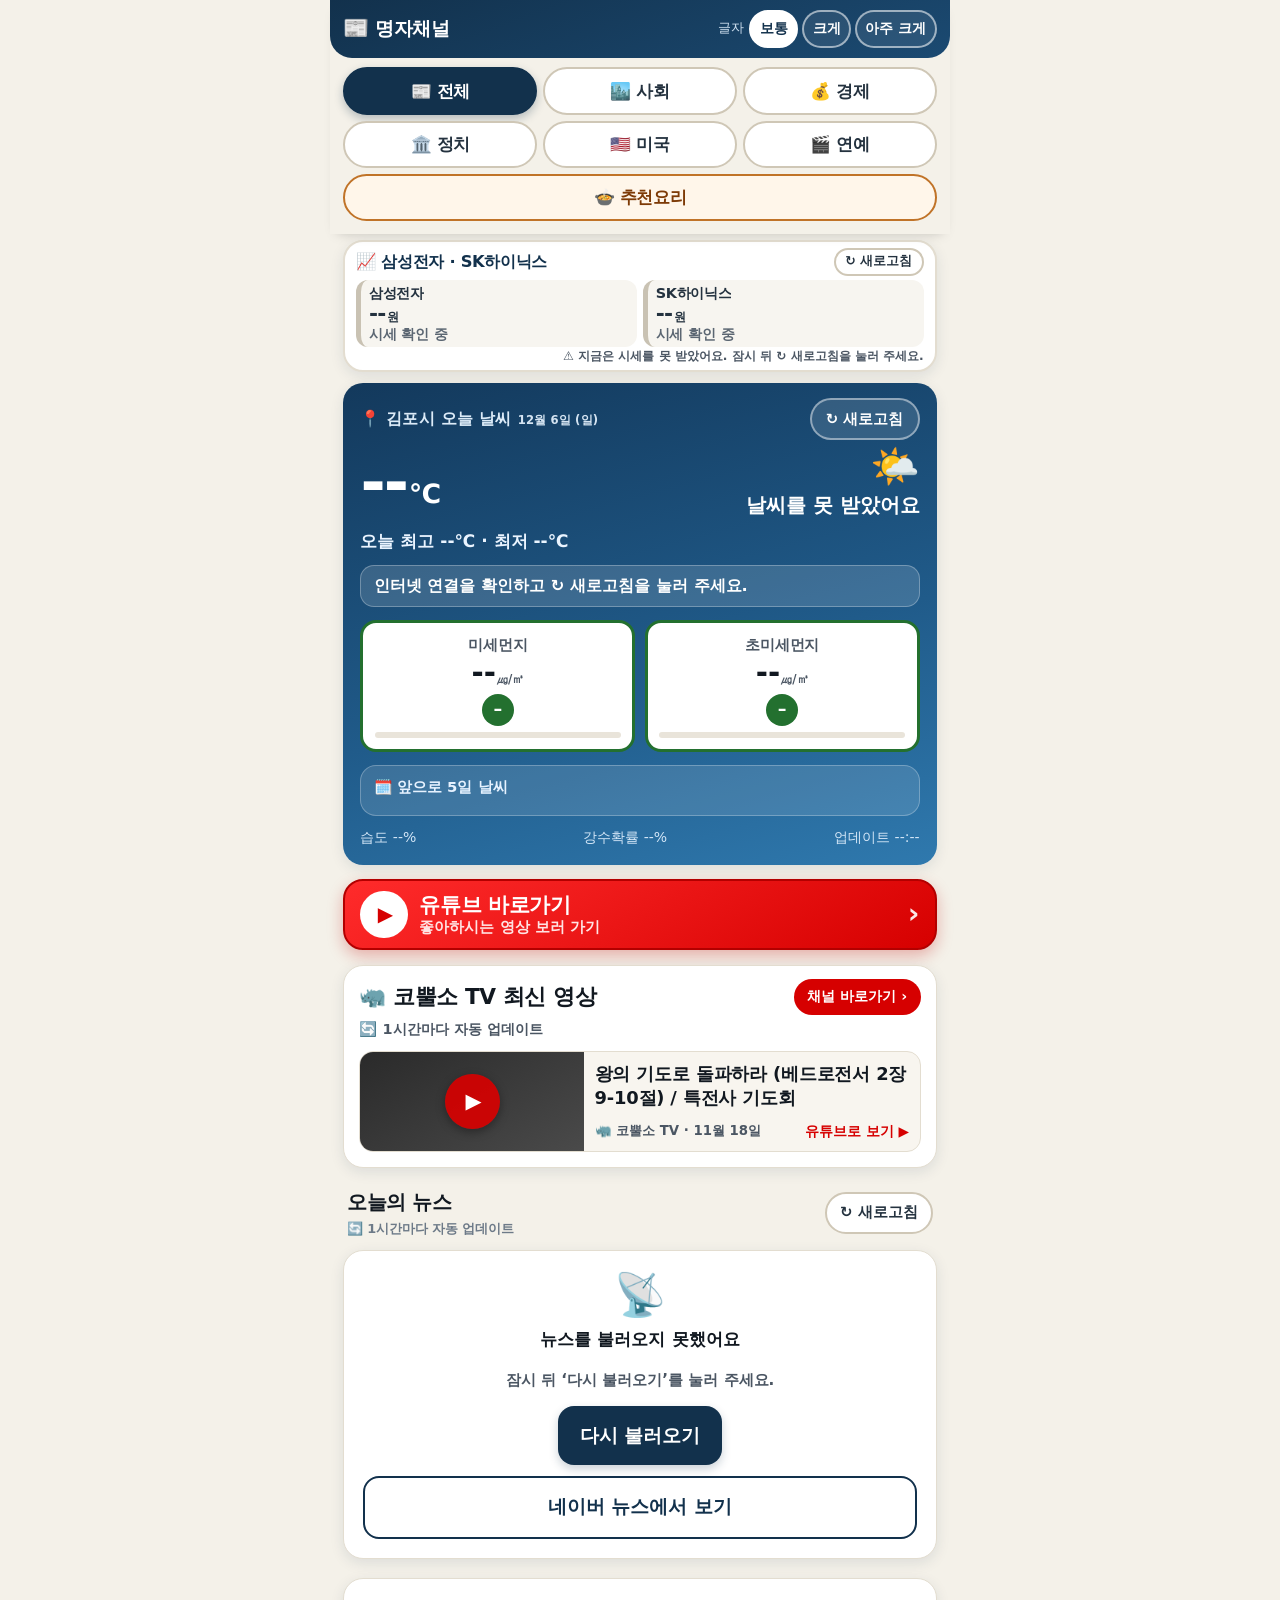
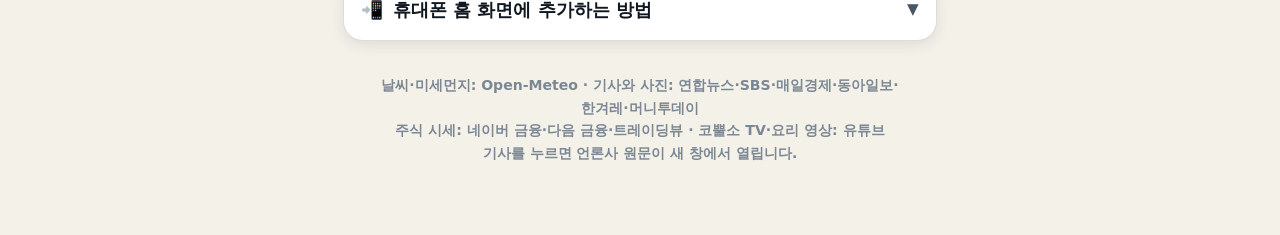
==== index.html @ 9de1c956 "주식 카드 높이 한 번 더 조여 절반(약 138→127px)으로, 좁은 휴대폰용 글자 크기 보정" ====
<!DOCTYPE html>
<html lang="ko" data-size="normal">
<head>
  <meta charset="utf-8" />
  <meta name="viewport" content="width=device-width, initial-scale=1, viewport-fit=cover" />
  <title>명자채널</title>
  <meta name="description" content="김포 날씨와 삼성전자·SK하이닉스 시세, 여러 언론사 오늘의 뉴스, 코뿔소 TV 최신 영상, 유튜브 인기 요리 영상을 큰 글씨로 보는 명자채널" />
  <meta name="theme-color" content="#12314c" />
  <meta name="mobile-web-app-capable" content="yes" />
  <meta name="apple-mobile-web-app-capable" content="yes" />
  <meta name="apple-mobile-web-app-status-bar-style" content="black-translucent" />
  <meta name="apple-mobile-web-app-title" content="명자채널" />
  <link rel="manifest" href="manifest.json" />
  <link rel="icon" href="icon.svg" type="image/svg+xml" />
  <link rel="apple-touch-icon" href="icon-192.png" />
  <link rel="stylesheet" href="styles.css?v=11" />
</head>
<body>
  <div class="shell">
    <div class="sticky-top">
      <header class="topbar">
        <h1 class="brand"><span class="brand-emoji" aria-hidden="true">📰</span> 명자채널</h1>
        <div class="fontsizer" role="group" aria-label="글자 크기 조절">
          <span class="label">글자</span>
          <button type="button" data-size-btn="normal" aria-pressed="true">보통</button>
          <button type="button" data-size-btn="large" aria-pressed="false">크게</button>
          <button type="button" data-size-btn="xlarge" aria-pressed="false">아주 크게</button>
        </div>
      </header>

      <nav class="tabs" id="tabs" role="tablist" aria-label="뉴스 종류">
        <button type="button" role="tab" data-tab="all" aria-selected="true">📰 전체</button>
        <button type="button" role="tab" data-tab="society" aria-selected="false">🏙️ 사회</button>
        <button type="button" role="tab" data-tab="economy" aria-selected="false">💰 경제</button>
        <button type="button" role="tab" data-tab="politics" aria-selected="false">🏛️ 정치</button>
        <button type="button" role="tab" data-tab="usa" aria-selected="false">🇺🇸 미국</button>
        <button type="button" role="tab" data-tab="celeb" aria-selected="false">🎬 연예</button>
        <button type="button" role="tab" data-tab="recipe" aria-selected="false">🍲 추천요리</button>
      </nav>
    </div>

    <main>
      <!-- 삼성전자·SK하이닉스 시세 (날씨 카드 바로 위) -->
      <section class="stocks" id="stockCard" aria-labelledby="stockTitle">
        <div class="s-head">
          <h2 class="s-title" id="stockTitle">📈 삼성전자 · SK하이닉스</h2>
          <button type="button" class="s-refresh" id="stockRefresh">↻ 새로고침</button>
        </div>
        <div class="s-list" id="stockList">
          <div class="s-row" id="stock005930" data-dir="even">
            <span class="s-name">삼성전자</span>
            <span class="s-quote">
              <span class="s-price" id="price005930">--<span class="won">원</span></span>
              <span class="s-change" id="change005930">시세 확인 중</span>
            </span>
          </div>
          <div class="s-row" id="stock000660" data-dir="even">
            <span class="s-name">SK하이닉스</span>
            <span class="s-quote">
              <span class="s-price" id="price000660">--<span class="won">원</span></span>
              <span class="s-change" id="change000660">시세 확인 중</span>
            </span>
          </div>
        </div>
        <div class="s-foot" id="stockTime">시세를 불러오고 있어요…</div>
      </section>

      <!-- 김포 날씨 -->
      <section class="weather" id="weatherCard" aria-labelledby="weatherTitle">
        <div class="w-head">
          <div class="w-place" id="weatherTitle"><span class="nowrap">📍 김포시 오늘 날씨</span> <span class="nowrap today" id="todayLabel"></span></div>
          <button type="button" class="w-refresh" id="weatherRefresh">↻ 새로고침</button>
        </div>
        <div class="w-main">
          <div class="w-temp" id="wTemp">--<span class="unit">℃</span></div>
          <div class="w-cond">
            <span class="w-emoji" id="wEmoji" aria-hidden="true">🌤️</span>
            <span id="wCond">불러오는 중</span>
          </div>
        </div>
        <div class="w-line" id="wRange">오늘 최고 --℃ · 최저 --℃</div>
        <div class="w-advice" id="wAdvice">날씨를 불러오고 있어요…</div>

        <div class="air-row">
          <div class="air" id="airPm10" data-level="보통">
            <span class="air-label">미세먼지</span>
            <span class="air-value" id="pm10Value">--<small>㎍/㎥</small></span>
            <span class="air-state" id="pm10State">–</span>
            <span class="air-bar"><span id="pm10Bar" style="width:0%"></span></span>
          </div>
          <div class="air" id="airPm25" data-level="보통">
            <span class="air-label">초미세먼지</span>
            <span class="air-value" id="pm25Value">--<small>㎍/㎥</small></span>
            <span class="air-state" id="pm25State">–</span>
            <span class="air-bar"><span id="pm25Bar" style="width:0%"></span></span>
          </div>
        </div>

        <!-- 일주일 예보 -->
        <div class="w-week" id="wWeek" aria-label="김포 5일 날씨 예보">
          <div class="w-week-title">🗓️ 앞으로 5일 날씨</div>
          <div class="w-week-row" id="wWeekRow"></div>
        </div>

        <div class="w-foot">
          <span id="wHumid">습도 --%</span>
          <span id="wRain">강수확률 --%</span>
          <span id="wUpdated">업데이트 --:--</span>
        </div>
      </section>

      <!-- 유튜브 바로가기 -->
      <a class="yt-banner" id="ytBanner" href="https://m.youtube.com" target="_blank" rel="noopener noreferrer"
         aria-label="유튜브 바로가기, 좋아하시는 영상 보러 가기 (새 창)">
        <span class="yt-icon" aria-hidden="true">▶</span>
        <span class="yt-text">
          <strong>유튜브 바로가기</strong>
          <span class="yt-sub">좋아하시는 영상 보러 가기</span>
        </span>
        <span class="yt-go" aria-hidden="true">›</span>
      </a>


      <!-- 코뿔소 TV 최신 영상 (유튜브 배너 바로 아래) -->
      <section class="rhino" id="rhinoPanel" aria-labelledby="rhinoTitle">
        <div class="rhino-head">
          <h2 id="rhinoTitle">🦏 코뿔소 TV 최신 영상</h2>
          <a class="rhino-channel" id="rhinoChannel"
             href="https://www.youtube.com/channel/UC2Brddysh5qpf3zD2wrTbRg"
             target="_blank" rel="noopener noreferrer">채널 바로가기 ›</a>
        </div>
        <p class="rhino-sub" id="rhinoAuto">🔄 1시간마다 자동 업데이트</p>
        <div class="rhino-list" id="rhinoList"></div>
      </section>

      <!-- 뉴스 -->
      <section id="newsPanel" aria-label="뉴스 목록">
        <div class="news-head">
          <div class="news-head-left">
            <h2 id="newsTitle">오늘의 뉴스</h2>
            <span class="auto-note" id="newsAuto">🔄 1시간마다 자동 업데이트</span>
          </div>
          <div class="head-right">
            <span class="news-count" id="newsCount"></span>
            <button type="button" class="mini-refresh" id="newsRefresh">↻ 새로고침</button>
          </div>
        </div>
        <div class="news-list" id="newsList"></div>
        <div id="newsMore" style="margin-top:0.9rem"></div>
      </section>

      <!-- 추천요리 -->
      <section id="recipePanel" hidden aria-label="추천요리">
        <div class="news-head" style="margin-top:0.2rem">
          <div class="news-head-left">
            <h2 id="recipeTitle">오늘 뭐 해 먹지?</h2>
            <span class="auto-note" id="recipeAuto">🔄 1시간마다 자동 업데이트</span>
          </div>
          <div class="head-right">
            <span class="news-count" id="recipeCount"></span>
            <button type="button" class="mini-refresh" id="recipeRefresh">↻ 새로고침</button>
          </div>
        </div>

        <div class="chips" id="recipeChips" role="group" aria-label="요리 종류">
          <button type="button" data-kind="" aria-pressed="true">전체</button>
          <button type="button" data-kind="국·찌개" aria-pressed="false">국·찌개</button>
          <button type="button" data-kind="반찬" aria-pressed="false">반찬</button>
          <button type="button" data-kind="볶음·구이" aria-pressed="false">볶음·구이</button>
          <button type="button" data-kind="찜·조림" aria-pressed="false">찜·조림</button>
          <button type="button" data-kind="밥·면" aria-pressed="false">밥·면</button>
        </div>

        <div class="recipe-list" id="recipeList"></div>
        <p class="recipe-foot" id="recipeFoot">유명 요리 선생님 10곳의 새 영상을 한 시간마다 새로 골라 드려요.</p>
      </section>

      <!-- 홈 화면에 추가 -->
      <details class="install" id="installGuide">
        <summary>
          <span aria-hidden="true">📲</span> 휴대폰 홈 화면에 추가하는 방법
          <span class="arrow" aria-hidden="true">▼</span>
        </summary>
        <div class="install-body">
          <p style="margin:0.2rem 0 0.1rem"><strong>안드로이드(갤럭시·크롬)</strong></p>
          <ol>
            <li>오른쪽 위 <strong>⋮</strong> (점 세 개)를 누릅니다.</li>
            <li><strong>‘홈 화면에 추가’</strong> 또는 <strong>‘앱 설치’</strong>를 누릅니다.</li>
            <li><strong>‘추가’</strong>를 누르면 홈 화면에 아이콘이 생깁니다.</li>
          </ol>
          <p style="margin:0.6rem 0 0.1rem"><strong>아이폰(사파리)</strong></p>
          <ol>
            <li>아래쪽 <strong>공유</strong> 버튼(<span aria-hidden="true">⬆️</span>)을 누릅니다.</li>
            <li>목록에서 <strong>‘홈 화면에 추가’</strong>를 고릅니다.</li>
            <li>오른쪽 위 <strong>‘추가’</strong>를 누릅니다.</li>
          </ol>
          <p class="caution">홈 화면 아이콘으로 열면 주소창 없이 크게 볼 수 있어요.</p>
        </div>
      </details>

      <p class="foot-note">
        날씨·미세먼지: Open-Meteo · 기사와 사진: 연합뉴스·SBS·매일경제·동아일보·한겨레·머니투데이<br />주식 시세: 네이버 금융·다음 금융·트레이딩뷰 · 코뿔소 TV·요리 영상: 유튜브<br />
        기사를 누르면 언론사 원문이 새 창에서 열립니다.
      </p>
    </main>
  </div>

  <!-- 레시피 상세 -->
  <div class="sheet" id="sheet" hidden role="dialog" aria-modal="true" aria-labelledby="sheetTitle">
    <div class="sheet-panel" id="sheetPanel">
      <div class="sheet-bar">
        <h2 id="sheetTitle">레시피</h2>
        <button type="button" class="close" id="sheetClose">닫기 ✕</button>
      </div>
      <div class="sheet-inner" id="sheetInner"></div>
    </div>
  </div>

  <script src="videos.js?v=9"></script>
  <script src="app.js?v=14"></script>
</body>
</html>
---- styles.css ----
/* 명자뉴스 채널 — 어머님을 위한 큰 글씨 화면 */
:root {
  --navy: #12314c;
  --navy-2: #1b4a72;
  --bg: #f4f1e9;
  --card: #ffffff;
  --ink: #111820;
  --muted: #4b5663;
  --line: #e3ddd0;
  --accent: #16599e;
  --sun: #ffb703;
  --good: #0f5fa8;
  --good-bg: #e3f0fb;
  --normal: #23702f;
  --normal-bg: #e5f5e6;
  --bad: #c05600;
  --bad-bg: #fdefe0;
  --verybad: #b01c1c;
  --verybad-bg: #fbe4e4;
  --radius: 20px;
  --shadow: 0 4px 14px rgba(18, 49, 76, 0.10);
}

* { box-sizing: border-box; }

[hidden] { display: none !important; }

html {
  font-size: 19px;
  -webkit-text-size-adjust: 100%;
  text-size-adjust: 100%;
}
html[data-size="large"] { font-size: 21.5px; }
html[data-size="xlarge"] { font-size: 24px; }

body {
  margin: 0;
  background: var(--bg);
  color: var(--ink);
  font-family: "Noto Sans CJK KR", "Noto Sans KR", system-ui, -apple-system,
    "Apple SD Gothic Neo", "Malgun Gothic", sans-serif;
  line-height: 1.62;
  word-break: keep-all;
  overflow-wrap: anywhere;
  -webkit-font-smoothing: antialiased;
}

button { font-family: inherit; }

.shell {
  max-width: 620px;
  margin: 0 auto;
  padding: 0 0 3rem;
}

/* ---------- 상단 고정 영역 ---------- */
.sticky-top {
  position: sticky;
  top: 0;
  z-index: 30;
  background: var(--bg);
  padding-bottom: 0.2rem;
  box-shadow: 0 6px 12px -8px rgba(0, 0, 0, 0.25);
}

.topbar {
  background: linear-gradient(160deg, var(--navy) 0%, var(--navy-2) 100%);
  color: #fff;
  padding: 0.5rem 0.7rem 0.55rem;
  border-radius: 0 0 22px 22px;
  display: flex;
  flex-wrap: wrap;
  align-items: center;
  gap: 0.3rem 0.4rem;
}

.brand {
  flex: 0 1 auto;
  font-size: 1rem;
  font-weight: 800;
  letter-spacing: -0.02em;
  margin: 0;
  line-height: 1.3;
  white-space: nowrap;
}
.brand .brand-emoji { font-size: 1.1em; }
.today {
  font-size: 0.72em;
  color: #d5e4f2;
  font-weight: 700;
}

.fontsizer {
  display: flex;
  flex: 0 0 auto;
  align-items: center;
  gap: 0.2rem;
  margin: 0 0 0 auto;
}
.fontsizer button {
  flex: 0 0 auto;
  min-height: 2rem;
  padding: 0 0.45rem;
  border-radius: 999px;
  border: 2px solid rgba(255, 255, 255, 0.55);
  background: rgba(255, 255, 255, 0.08);
  color: #fff;
  font-size: 0.72rem;
  font-weight: 700;
  cursor: pointer;
}
.fontsizer button[aria-pressed="true"] {
  background: #fff;
  color: var(--navy);
  border-color: #fff;
}
.fontsizer .label {
  font-size: 0.66rem;
  color: #cfe0f0;
  white-space: nowrap;
  margin-right: 0.05rem;
}

/* ---------- 탭 ---------- */
.tabs {
  display: grid;
  grid-template-columns: repeat(3, minmax(0, 1fr));
  gap: 0.3rem;
  padding: 0.5rem 0.7rem 0.45rem;
  background: var(--bg);
}
.tabs button {
  min-width: 0;
  min-height: 2.5rem;
  padding: 0 0.25rem;
  border-radius: 999px;
  border: 2px solid #cfc7b6;
  background: #fff;
  color: #24323f;
  font-size: 0.88rem;
  font-weight: 800;
  cursor: pointer;
  display: inline-flex;
  align-items: center;
  justify-content: center;
  gap: 0.18rem;
  white-space: nowrap;
  overflow: hidden;
  letter-spacing: -0.02em;
}
.tabs button[aria-selected="true"] {
  background: var(--navy);
  border-color: var(--navy);
  color: #fff;
  box-shadow: 0 4px 10px rgba(18, 49, 76, 0.28);
}
.tabs button[data-tab="recipe"] {
  grid-column: 1 / -1;
  border-color: #c07328;
  color: #7d3a06;
  background: #fff6ea;
  font-size: 0.9rem;
}
.tabs button[data-tab="recipe"][aria-selected="true"] {
  background: #b4560d;
  border-color: #b4560d;
  color: #fff;
}

main { padding: 0.35rem 0.7rem 0; }

/* ---------- 주식 시세 카드 (삼성전자·SK하이닉스) ----------
   2026-11-19: 위아래로 길던 카드를 절반 높이로. 두 종목을 가로 2열에 나란히 놓고
   종목 이름·현재가·등락률은 그대로 읽히게 (어머님이 보기 편하게) */
.stocks {
  background: var(--card);
  border: 2px solid var(--line);
  border-radius: var(--radius);
  padding: 0.3rem 0.58rem 0.26rem;
  box-shadow: var(--shadow);
  margin-bottom: 0.6rem;
}
.s-head {
  display: flex;
  align-items: center;
  justify-content: space-between;
  gap: 0.5rem;
}
.s-head h2 {
  margin: 0;
  font-size: 0.86rem;
  font-weight: 900;
  color: var(--navy);
  letter-spacing: -0.02em;
  line-height: 1.3;
}
.s-refresh {
  min-height: 1.45rem;
  padding: 0 0.5rem;
  border-radius: 999px;
  border: 2px solid #cfc7b6;
  background: #fff;
  color: #24323f;
  font-size: 0.66rem;
  font-weight: 800;
  cursor: pointer;
  white-space: nowrap;
}
.s-list {
  margin-top: 0.22rem;
  display: grid;
  grid-template-columns: repeat(2, minmax(0, 1fr));
  gap: 0.32rem;
}
.s-row {
  display: flex;
  flex-direction: column;
  align-items: flex-start;
  gap: 0;
  min-width: 0;
  border-radius: 12px;
  padding: 0.2rem 0.4rem 0.22rem;
  background: #f7f5f0;
  border-left: 5px solid #c9c2b3;
}
.s-name {
  font-size: 0.76rem;
  font-weight: 900;
  color: #24323f;
  letter-spacing: -0.02em;
  line-height: 1.25;
  max-width: 100%;
  overflow: hidden;
  text-overflow: ellipsis;
  white-space: nowrap;
}
.s-quote {
  display: flex;
  flex-direction: column;
  align-items: flex-start;
  gap: 0;
  text-align: left;
  min-width: 0;
}
.s-price {
  font-size: 1.15rem;
  font-weight: 900;
  line-height: 1.1;
  letter-spacing: -0.03em;
  font-variant-numeric: tabular-nums;
  white-space: nowrap;
}
.s-price .won {
  font-size: 0.64rem;
  font-weight: 800;
  margin-left: 0.08rem;
}
.s-change {
  font-size: 0.74rem;
  font-weight: 900;
  line-height: 1.2;
  letter-spacing: -0.01em;
  font-variant-numeric: tabular-nums;
  display: flex;
  flex-wrap: wrap;
  column-gap: 0.22rem;
}
.s-change .s-pct { font-weight: 900; }

/* 좁은 휴대폰(360px 안짝)에서도 두 칸에 한 줄로 들어가게 */
@media (max-width: 420px) {
  .s-name { font-size: 0.72rem; }
  .s-price { font-size: 1.05rem; }
  .s-change { font-size: 0.68rem; }
  .s-foot { font-size: 0.6rem; }
}
.s-row[data-dir="up"] { border-left-color: #d32f2f; background: #fdf3f2; }
.s-row[data-dir="up"] .s-price,
.s-row[data-dir="up"] .s-change { color: #cf2027; }
.s-row[data-dir="down"] { border-left-color: #1565c0; background: #f1f7fd; }
.s-row[data-dir="down"] .s-price,
.s-row[data-dir="down"] .s-change { color: #1358a8; }
.s-row[data-dir="even"] .s-price { color: #24323f; }
.s-row[data-dir="even"] .s-change { color: #5b6672; }
.s-foot {
  margin-top: 0.15rem;
  font-size: 0.64rem;
  font-weight: 700;
  color: var(--muted);
  text-align: right;
  line-height: 1.25;
}

/* ---------- 날씨 카드 ---------- */
.weather {
  background: linear-gradient(165deg, #13395c 0%, #205b8a 58%, #2f79ae 100%);
  color: #fff;
  border-radius: var(--radius);
  padding: 0.8rem 0.9rem 0.85rem;
  box-shadow: var(--shadow);
  margin-bottom: 0.75rem;
}
.w-head {
  display: flex;
  align-items: center;
  justify-content: space-between;
  gap: 0.5rem;
}
.w-place {
  font-size: 0.85rem;
  font-weight: 800;
  color: #dcebf8;
  letter-spacing: 0.01em;
  display: flex;
  flex-wrap: wrap;
  gap: 0.35rem;
  align-items: baseline;
}
.w-place .nowrap { white-space: nowrap; }
.w-refresh {
  min-height: 2.2rem;
  padding: 0 0.75rem;
  border-radius: 999px;
  border: 2px solid rgba(255, 255, 255, 0.45);
  background: rgba(255, 255, 255, 0.12);
  color: #fff;
  font-size: 0.78rem;
  font-weight: 800;
  cursor: pointer;
}
.w-main {
  display: flex;
  align-items: center;
  justify-content: space-between;
  gap: 0.6rem;
  margin: 0.25rem 0 0.1rem;
}
.w-temp {
  font-size: 2.55rem;
  font-weight: 800;
  line-height: 1.05;
  letter-spacing: -0.03em;
}
.w-temp .unit { font-size: 1.4rem; font-weight: 700; margin-left: 0.1rem; }
.w-cond {
  text-align: right;
  font-size: 1.05rem;
  font-weight: 800;
}
.w-cond .w-emoji {
  display: block;
  font-size: 2.1rem;
  line-height: 1.1;
}
.w-line {
  font-size: 0.9rem;
  font-weight: 700;
  color: #eaf4ff;
  margin-top: 0.35rem;
}
.w-line strong { font-weight: 800; }

.w-advice {
  margin-top: 0.5rem;
  background: rgba(255, 255, 255, 0.14);
  border: 1px solid rgba(255, 255, 255, 0.28);
  border-radius: 14px;
  padding: 0.45rem 0.65rem;
  font-size: 0.86rem;
  font-weight: 700;
  line-height: 1.42;
}

/* 미세먼지 배지 */
.air-row {
  display: grid;
  grid-template-columns: 1fr 1fr;
  gap: 0.5rem;
  margin-top: 0.7rem;
}
.air {
  border-radius: 16px;
  padding: 0.5rem 0.6rem 0.55rem;
  background: #fff;
  color: var(--ink);
  text-align: center;
  border: 3px solid var(--good);
}
.air .air-label {
  display: block;
  font-size: 0.78rem;
  font-weight: 800;
  color: var(--muted);
  letter-spacing: -0.01em;
}
.air .air-value {
  display: block;
  font-size: 1.55rem;
  font-weight: 800;
  line-height: 1.15;
  color: var(--ink);
}
.air .air-value small { font-size: 0.62rem; font-weight: 700; color: var(--muted); }
.air .air-state {
  display: inline-block;
  margin-top: 0.15rem;
  padding: 0.1rem 0.6rem;
  border-radius: 999px;
  font-size: 0.92rem;
  font-weight: 800;
  color: #fff;
  background: var(--good);
}
.air[data-level="좋음"] { border-color: var(--good); }
.air[data-level="좋음"] .air-state { background: var(--good); }
.air[data-level="보통"] { border-color: var(--normal); }
.air[data-level="보통"] .air-state { background: var(--normal); }
.air[data-level="나쁨"] { border-color: var(--bad); background: #fff8f1; }
.air[data-level="나쁨"] .air-state { background: var(--bad); }
.air[data-level="매우나쁨"] { border-color: var(--verybad); background: #fff5f5; }
.air[data-level="매우나쁨"] .air-state { background: var(--verybad); }
.air .air-bar {
  display: block;
  height: 6px;
  margin: 0.35rem 0 0;
  border-radius: 999px;
  background: #e9e4da;
  overflow: hidden;
}
.air .air-bar span {
  display: block;
  height: 100%;
  border-radius: 999px;
  background: currentColor;
}
.air[data-level="좋음"] .air-bar { color: var(--good); }
.air[data-level="보통"] .air-bar { color: var(--normal); }
.air[data-level="나쁨"] .air-bar { color: var(--bad); }
.air[data-level="매우나쁨"] .air-bar { color: var(--verybad); }

/* 일주일 예보 */
.w-week {
  margin-top: 0.7rem;
  background: rgba(255, 255, 255, 0.12);
  border: 1px solid rgba(255, 255, 255, 0.26);
  border-radius: 16px;
  padding: 0.45rem 0.4rem 0.5rem;
}
.w-week-title {
  font-size: 0.78rem;
  font-weight: 800;
  color: #e6f2ff;
  margin: 0 0 0.35rem 0.25rem;
}
.w-week-row {
  display: grid;
  grid-template-columns: repeat(5, minmax(0, 1fr));
  gap: 0.15rem;
}
.wd {
  display: flex;
  flex-direction: column;
  align-items: center;
  gap: 0.05rem;
  padding: 0.3rem 0.05rem 0.35rem;
  border-radius: 11px;
  min-width: 0;
}
.wd.today { background: rgba(255, 255, 255, 0.24); box-shadow: inset 0 0 0 2px rgba(255, 255, 255, 0.55); }
.wd-day { font-size: 0.72rem; font-weight: 800; color: #fff; line-height: 1.25; }
.wd-date { font-size: 0.6rem; font-weight: 700; color: #cfe4f7; line-height: 1.2; }
.wd-ico { font-size: 1.1rem; line-height: 1.3; }
.wd-cond {
  font-size: 0.55rem;
  font-weight: 700;
  color: #dcecfb;
  white-space: nowrap;
  overflow: hidden;
  text-overflow: ellipsis;
  max-width: 100%;
  line-height: 1.2;
}
.wd-temp { display: flex; gap: 0.1rem; align-items: baseline; line-height: 1.2; }
.wd-temp b { font-size: 0.74rem; font-weight: 800; color: #fff; }
.wd-temp i { font-size: 0.66rem; font-weight: 700; font-style: normal; color: #b9d6ef; }
.wd-rain { font-size: 0.6rem; font-weight: 800; color: #cfe4f7; line-height: 1.25; white-space: nowrap; }
.wd-rain.wet { color: #ffe08a; }

.w-foot {
  margin-top: 0.55rem;
  font-size: 0.74rem;
  color: #d3e6f7;
  display: flex;
  justify-content: space-between;
  gap: 0.5rem;
  flex-wrap: wrap;
}

/* ---------- 유튜브 바로가기 배너 ---------- */
.yt-banner {
  display: flex;
  align-items: center;
  gap: 0.6rem;
  margin: 0 0 0.8rem;
  padding: 0.5rem 0.8rem;
  min-height: 3.7rem;
  border-radius: var(--radius);
  background: linear-gradient(150deg, #ff2b2b 0%, #d60000 100%);
  color: #fff;
  text-decoration: none;
  box-shadow: 0 6px 16px rgba(190, 0, 0, 0.28);
  border: 2px solid #b30000;
}
.yt-banner:active { transform: scale(0.99); }
.yt-icon {
  flex: 0 0 auto;
  width: 2.5rem;
  height: 2.5rem;
  border-radius: 999px;
  background: #fff;
  color: #d60000;
  display: grid;
  place-items: center;
  font-size: 1.05rem;
  padding-left: 0.12rem;
}
.yt-text { flex: 1 1 auto; min-width: 0; display: block; }
.yt-text strong {
  display: block;
  font-size: 1.12rem;
  font-weight: 800;
  letter-spacing: -0.02em;
  line-height: 1.3;
}
.yt-sub {
  display: block;
  font-size: 0.8rem;
  font-weight: 700;
  color: #ffe3e3;
  line-height: 1.3;
}
.yt-go {
  flex: 0 0 auto;
  font-size: 1.5rem;
  font-weight: 800;
  opacity: 0.9;
}

/* ---------- 코뿔소 TV (유튜브 배너 아래) ---------- */
.rhino {
  margin: 0 0 0.9rem;
  padding: 0.7rem 0.8rem 0.8rem;
  border-radius: var(--radius);
  background: #fff;
  border: 1px solid var(--line);
  box-shadow: var(--shadow);
}
.rhino-head { display: flex; align-items: center; gap: 0.4rem; flex-wrap: wrap; }
.rhino-head h2 {
  margin: 0;
  font-size: 1.14rem;
  font-weight: 900;
  letter-spacing: -0.02em;
  color: var(--ink);
}
.rhino-channel {
  margin-left: auto;
  font-size: 0.76rem;
  font-weight: 800;
  color: #fff;
  background: #d60000;
  border-radius: 999px;
  padding: 0.32rem 0.7rem;
  text-decoration: none;
  white-space: nowrap;
}
.rhino-sub {
  margin: 0.15rem 0 0.55rem;
  font-size: 0.76rem;
  font-weight: 700;
  color: var(--muted);
}
.rhino-list { display: grid; grid-template-columns: minmax(0, 1fr); gap: 0.55rem; }
.rhino-card {
  display: flex;
  align-items: stretch;
  gap: 0.55rem;
  text-decoration: none;
  color: inherit;
  background: #f8f5ef;
  border: 1px solid var(--line);
  border-radius: 14px;
  overflow: hidden;
}
.rhino-card:active { transform: scale(0.995); }
.r-thumb {
  position: relative;
  flex: 0 0 40%;
  margin: 0;
  min-height: 5.2rem;
  background: #1d1d1d;
  overflow: hidden;
}
.r-thumb img { width: 100%; height: 100%; object-fit: cover; display: block; }
.r-body {
  flex: 1 1 auto;
  min-width: 0;
  padding: 0.5rem 0.55rem 0.5rem 0;
  display: flex;
  flex-direction: column;
  gap: 0.2rem;
}
.r-title {
  font-size: 0.94rem;
  font-weight: 800;
  line-height: 1.36;
  color: var(--ink);
  letter-spacing: -0.01em;
  display: -webkit-box;
  -webkit-line-clamp: 3;
  -webkit-box-orient: vertical;
  overflow: hidden;
}
.r-meta { margin-top: auto; display: flex; align-items: center; gap: 0.35rem; flex-wrap: wrap; }
.r-channel { font-size: 0.7rem; font-weight: 800; color: var(--muted); }
.r-go { margin-left: auto; font-size: 0.72rem; font-weight: 800; color: #d60000; white-space: nowrap; }
.rhino-empty { font-size: 0.85rem; font-weight: 700; color: var(--muted); padding: 0.5rem 0 0.3rem; }

/* ---------- 뉴스 ---------- */
.news-head {
  display: flex;
  align-items: center;
  justify-content: space-between;
  gap: 0.5rem;
  margin: 0.2rem 0.2rem 0.55rem;
}
.news-head h2 {
  font-size: 1.05rem;
  margin: 0;
  font-weight: 800;
  letter-spacing: -0.02em;
}
.news-head-left { display: flex; flex-direction: column; gap: 0.05rem; min-width: 0; }
.auto-note {
  font-size: 0.68rem;
  color: #6d7a88;
  font-weight: 700;
  letter-spacing: -0.01em;
}
.news-head .news-count {
  font-size: 0.76rem;
  color: var(--muted);
  font-weight: 700;
}
.head-right { display: flex; align-items: center; gap: 0.45rem; }
.mini-refresh {
  min-height: 2.2rem;
  padding: 0 0.7rem;
  border-radius: 999px;
  border: 2px solid #cfc7b6;
  background: #fff;
  color: #24323f;
  font-size: 0.78rem;
  font-weight: 800;
  cursor: pointer;
}

.news-list { display: grid; grid-template-columns: minmax(0, 1fr); gap: 0.55rem; }

.news-card {
  background: var(--card);
  border-radius: 16px;
  box-shadow: var(--shadow);
  overflow: hidden;
  border: 1px solid var(--line);
}
.news-card > a {
  display: flex;
  align-items: center;
  gap: 0.7rem;
  padding: 0.6rem 0.65rem 0.6rem 0.85rem;
  color: inherit;
  text-decoration: none;
}
.news-card:active { transform: scale(0.995); }

/* 제목 옆 작은 썸네일 */
.thumb {
  position: relative;
  flex: 0 0 auto;
  width: 5.6rem;
  height: 4.3rem;
  margin: 0;
  border-radius: 12px;
  background: #e9e5dc;
  overflow: hidden;
}
.thumb img {
  width: 100%;
  height: 100%;
  object-fit: cover;
  display: block;
}
.thumb-fallback {
  width: 100%;
  height: 100%;
  display: flex;
  flex-direction: column;
  align-items: center;
  justify-content: center;
  gap: 0.15rem;
  background: linear-gradient(150deg, #dbe6f0 0%, #eaf0e4 100%);
  color: #2c4358;
}
.thumb-fallback .tf-emoji { font-size: 1.55rem; line-height: 1; }
.thumb-fallback .tf-text { font-size: 0.6rem; font-weight: 800; opacity: 0.75; }

.news-body { flex: 1 1 auto; min-width: 0; padding: 0; }
.badge {
  display: inline-block;
  padding: 0.1rem 0.55rem;
  border-radius: 999px;
  font-size: 0.74rem;
  font-weight: 800;
  color: #fff;
  background: var(--accent);
  margin-bottom: 0.3rem;
}
.badge[data-cat="경제"] { background: #16599e; }
.badge[data-cat="사회"] { background: #1f6f6b; }
.badge[data-cat="미국"] { background: #8c2f2f; }
.badge[data-cat="정치"] { background: #6b3fa0; }
.badge[data-cat="연예"] { background: #b3256e; }
.badge[data-cat="전체"] { background: #2f6d4f; }
.badge[data-cat="추천요리"] { background: #b4560d; }

.news-title {
  font-size: 1.02rem;
  font-weight: 800;
  line-height: 1.4;
  margin: 0.1rem 0 0.3rem;
  letter-spacing: -0.02em;
  color: var(--ink);
  display: -webkit-box;
  -webkit-line-clamp: 3;
  -webkit-box-orient: vertical;
  overflow: hidden;
}
.news-meta {
  font-size: 0.72rem;
  color: var(--muted);
  font-weight: 700;
  display: flex;
  gap: 0.4rem;
  align-items: center;
  flex-wrap: wrap;
}
.news-meta .dot { color: #b9b2a5; }
.news-meta .src { color: #12314c; font-weight: 800; }
.open-hint {
  margin-left: auto;
  font-size: 0.74rem;
  font-weight: 800;
  color: var(--accent);
}

/* 로딩 / 오류 */
.status-box {
  background: #fff;
  border: 1px solid var(--line);
  border-radius: var(--radius);
  padding: 1rem;
  text-align: center;
  box-shadow: var(--shadow);
}
.status-box p { margin: 0.25rem 0 0.75rem; font-size: 0.92rem; font-weight: 700; }
.status-box .big-emoji { font-size: 2.2rem; display: block; line-height: 1.2; }
.status-box .sub { font-size: 0.8rem; color: var(--muted); font-weight: 600; }

.btn {
  min-height: 3.1rem;
  padding: 0 1.15rem;
  border-radius: 16px;
  border: none;
  background: var(--navy);
  color: #fff;
  font-size: 0.98rem;
  font-weight: 800;
  cursor: pointer;
  box-shadow: 0 4px 10px rgba(18, 49, 76, 0.22);
}
.btn.wide { display: block; width: 100%; }
.btn.ghost {
  background: #fff;
  color: var(--navy);
  border: 2px solid var(--navy);
  box-shadow: none;
}
.btn.orange { background: #b4560d; }
.btn:disabled { opacity: 0.6; cursor: default; }

.skeleton {
  display: flex;
  align-items: center;
  gap: 0.7rem;
  padding: 0.6rem 0.65rem 0.6rem 0.85rem;
  background: #fff;
  border-radius: 16px;
  border: 1px solid var(--line);
  overflow: hidden;
  box-shadow: var(--shadow);
}
.skeleton .sk-body { flex: 1 1 auto; min-width: 0; }
.skeleton .sk-img { flex: 0 0 auto; width: 5.6rem; height: 4.3rem; border-radius: 12px; background: #e9e4d9; }
.skeleton .sk-line {
  height: 0.9rem;
  margin: 0 0 0.5rem;
  border-radius: 999px;
  background: #e9e4d9;
}
.skeleton .sk-line.short { width: 45%; }
.sk-img, .sk-line { animation: pulse 1.3s ease-in-out infinite; }
@keyframes pulse { 0%, 100% { opacity: 1; } 50% { opacity: 0.55; } }

/* ---------- 추천요리 ---------- */
.chips {
  display: flex;
  flex-wrap: wrap;
  gap: 0.4rem;
  margin-top: 0.6rem;
  padding-bottom: 0.1rem;
}
#recipePanel .chips { margin: 0.15rem 0 0.85rem; }
.recipe-foot {
  margin: 0.9rem 0 0.2rem;
  font-size: 0.72rem;
  font-weight: 700;
  color: var(--muted);
  text-align: center;
  line-height: 1.45;
}
.chips button {
  flex: 0 0 auto;
  min-height: 2.5rem;
  padding: 0 0.85rem;
  border-radius: 999px;
  border: 2px solid #d9d2c4;
  background: #fff;
  color: #33414f;
  font-size: 0.84rem;
  font-weight: 800;
  cursor: pointer;
}
.chips button[aria-pressed="true"] {
  background: #f0e6d6;
  border-color: #b4560d;
  color: #7d3a06;
}

.recipe-list { display: grid; grid-template-columns: minmax(0, 1fr); gap: 0.8rem; margin-top: 0.2rem; }

/* 유튜브 요리 영상 카드 */
.video-card {
  display: block;
  background: #fff;
  border: 1px solid var(--line);
  border-radius: 18px;
  box-shadow: var(--shadow);
  overflow: hidden;
  color: inherit;
  text-decoration: none;
}
.video-card:active { transform: scale(0.995); }
.v-thumb {
  position: relative;
  margin: 0;
  aspect-ratio: 16 / 9;
  background: #1d1d1d;
  overflow: hidden;
}
.v-thumb img { width: 100%; height: 100%; object-fit: cover; display: block; }
.v-thumb-fallback {
  width: 100%; height: 100%;
  display: grid; place-items: center;
  background: linear-gradient(150deg, #2a2a2a, #4a4a4a);
}
.v-play {
  position: absolute;
  left: 50%; top: 50%;
  transform: translate(-50%, -50%);
  width: 2.9rem; height: 2.9rem;
  border-radius: 999px;
  background: rgba(214, 0, 0, 0.92);
  color: #fff;
  display: grid; place-items: center;
  font-size: 1.1rem;
  padding-left: 0.14rem;
  box-shadow: 0 3px 10px rgba(0, 0, 0, 0.35);
  pointer-events: none;
}
.v-thumb-fallback .v-play { position: static; transform: none; }
.v-body { padding: 0.7rem 0.8rem 0.8rem; }
.v-top { display: flex; align-items: center; gap: 0.4rem; flex-wrap: wrap; margin-bottom: 0.2rem; }
.v-name {
  font-size: 1.18rem;
  font-weight: 800;
  letter-spacing: -0.02em;
  color: #111820;
  line-height: 1.3;
  display: -webkit-box;
  -webkit-line-clamp: 3;
  -webkit-box-orient: vertical;
  overflow: hidden;
}
.v-kind {
  font-size: 0.68rem;
  font-weight: 800;
  color: #7d3a06;
  background: #fdf1e2;
  border-radius: 999px;
  padding: 0.05rem 0.45rem;
}
.v-title {
  font-size: 0.9rem;
  font-weight: 700;
  color: #33414f;
  line-height: 1.42;
  display: -webkit-box;
  -webkit-line-clamp: 2;
  -webkit-box-orient: vertical;
  overflow: hidden;
}
.v-bottom { display: flex; align-items: center; gap: 0.4rem; margin-top: 0.5rem; flex-wrap: wrap; }
.v-channel { font-size: 0.76rem; font-weight: 800; color: #6d7a88; }
.v-go {
  margin-left: auto;
  display: inline-block;
  background: #d60000;
  color: #fff;
  border-radius: 999px;
  padding: 0.35rem 0.75rem;
  font-size: 0.84rem;
  font-weight: 800;
}
.recipe-card {
  display: flex;
  gap: 0.75rem;
  align-items: center;
  width: 100%;
  text-align: left;
  background: #fff;
  border: 1px solid var(--line);
  border-radius: 18px;
  box-shadow: var(--shadow);
  padding: 0.75rem 0.8rem;
  cursor: pointer;
  color: inherit;
}
.recipe-card .r-emoji {
  flex: 0 0 auto;
  width: 3.1rem;
  height: 3.1rem;
  border-radius: 16px;
  background: #fdf1e2;
  display: grid;
  place-items: center;
  font-size: 1.7rem;
}
.recipe-card .r-body { min-width: 0; display: block; flex: 1 1 auto; overflow: hidden; }
.recipe-card h3 {
  margin: 0;
  font-size: 1.02rem;
  font-weight: 800;
  letter-spacing: -0.02em;
}
.recipe-card .r-meta {
  font-size: 0.78rem;
  color: var(--muted);
  font-weight: 700;
  margin-top: 0.1rem;
}
.recipe-card .r-tags {
  font-size: 0.74rem;
  color: #7d3a06;
  font-weight: 700;
  margin-top: 0.12rem;
  overflow: hidden;
  text-overflow: ellipsis;
  white-space: nowrap;
}
.recipe-empty {
  text-align: center;
  padding: 0.4rem 0.2rem 0.2rem;
}
.recipe-empty .big-emoji { font-size: 2rem; display: block; }
.recipe-empty p { margin: 0.2rem 0 0.1rem; font-size: 0.92rem; font-weight: 800; }
.recipe-empty .sub { font-size: 0.8rem; color: var(--muted); font-weight: 600; }

/* 레시피 상세 */
.sheet {
  position: fixed;
  inset: 0;
  z-index: 60;
  background: rgba(10, 20, 30, 0.45);
  display: flex;
  align-items: flex-end;
  justify-content: center;
}
.sheet[hidden] { display: none; }
.sheet-panel {
  background: var(--bg);
  width: 100%;
  max-width: 620px;
  max-height: 92vh;
  border-radius: 22px 22px 0 0;
  overflow-y: auto;
  padding: 0 0 1.6rem;
  box-shadow: 0 -8px 30px rgba(0, 0, 0, 0.3);
  animation: sheetUp 0.22s ease-out;
}
@keyframes sheetUp { from { transform: translateY(14px); opacity: 0.6; } to { transform: none; opacity: 1; } }
.sheet-bar {
  position: sticky;
  top: 0;
  z-index: 2;
  display: flex;
  align-items: center;
  gap: 0.5rem;
  padding: 0.6rem 0.8rem;
  background: var(--bg);
  border-bottom: 1px solid var(--line);
}
.sheet-bar h2 {
  font-size: 1.1rem;
  margin: 0;
  flex: 1;
  font-weight: 800;
  letter-spacing: -0.02em;
}
.sheet-bar .close {
  min-height: 2.6rem;
  padding: 0 0.9rem;
  border-radius: 999px;
  border: 2px solid var(--navy);
  background: #fff;
  color: var(--navy);
  font-weight: 800;
  font-size: 0.9rem;
  cursor: pointer;
}
.sheet-inner { padding: 0.8rem 0.85rem 0; }
.r-hero {
  background: #fff;
  border-radius: 18px;
  border: 1px solid var(--line);
  padding: 0.85rem;
  display: flex;
  gap: 0.7rem;
  align-items: center;
  box-shadow: var(--shadow);
}
.r-hero .big { font-size: 2.6rem; }
.r-hero h3 { margin: 0; font-size: 1.3rem; font-weight: 800; letter-spacing: -0.02em; }
.r-hero .meta { font-size: 0.84rem; font-weight: 700; color: var(--muted); margin-top: 0.15rem; }

.sec-title {
  font-size: 1.02rem;
  font-weight: 800;
  margin: 1.05rem 0 0.45rem;
  display: flex;
  align-items: center;
  gap: 0.35rem;
}
.ing-box {
  background: #fff;
  border: 1px solid var(--line);
  border-radius: 16px;
  padding: 0.7rem 0.9rem;
  box-shadow: var(--shadow);
}
.ing-box ul { margin: 0; padding-left: 1.15rem; }
.ing-box li { font-size: 0.96rem; font-weight: 700; padding: 0.16rem 0; }

.steps { counter-reset: step; display: grid; grid-template-columns: minmax(0, 1fr); gap: 0.6rem; }
.step {
  background: #fff;
  border: 1px solid var(--line);
  border-radius: 16px;
  padding: 0.7rem 0.85rem 0.7rem 3.1rem;
  position: relative;
  font-size: 1rem;
  font-weight: 700;
  line-height: 1.6;
  box-shadow: var(--shadow);
}
.step::before {
  counter-increment: step;
  content: counter(step);
  position: absolute;
  left: 0.65rem;
  top: 0.62rem;
  width: 1.9rem;
  height: 1.9rem;
  border-radius: 999px;
  background: var(--navy);
  color: #fff;
  font-size: 0.95rem;
  font-weight: 800;
  display: grid;
  place-items: center;
}
.tip-box {
  margin-top: 0.7rem;
  background: #fff8e8;
  border: 2px dashed #e0b062;
  border-radius: 16px;
  padding: 0.7rem 0.85rem;
  font-size: 0.92rem;
  font-weight: 700;
  color: #6a4410;
}
.sheet-actions { margin-top: 0.9rem; display: grid; gap: 0.5rem; }

/* ---------- 홈 화면 추가 안내 ---------- */
.install {
  margin: 1rem 0 0.4rem;
  background: #fff;
  border: 1px solid var(--line);
  border-radius: var(--radius);
  box-shadow: var(--shadow);
  overflow: hidden;
}
.install summary {
  list-style: none;
  cursor: pointer;
  padding: 0.85rem 0.9rem;
  font-size: 0.95rem;
  font-weight: 800;
  display: flex;
  align-items: center;
  gap: 0.45rem;
}
.install summary::-webkit-details-marker { display: none; }
.install summary .arrow { margin-left: auto; font-size: 0.8rem; color: var(--muted); }
.install[open] summary .arrow { transform: rotate(180deg); }
.install-body {
  padding: 0 0.9rem 0.9rem;
  font-size: 0.9rem;
  font-weight: 700;
  color: #33414f;
}
.install-body ol { margin: 0.3rem 0 0.5rem; padding-left: 1.2rem; }
.install-body li { padding: 0.12rem 0; }
.install-body .caution {
  font-size: 0.8rem;
  color: var(--muted);
  font-weight: 700;
}

.foot-note {
  text-align: center;
  font-size: 0.74rem;
  color: #7c8794;
  font-weight: 600;
  padding: 1rem 1rem 0;
  line-height: 1.6;
}

.offline-note {
  margin: 0.5rem 0.2rem 0;
  font-size: 0.8rem;
  font-weight: 700;
  color: #7d3a06;
  background: #fdf1e2;
  border-radius: 12px;
  padding: 0.45rem 0.7rem;
}

.sr-only {
  position: absolute;
  width: 1px; height: 1px;
  padding: 0; margin: -1px;
  overflow: hidden;
  clip: rect(0 0 0 0);
  white-space: nowrap;
  border: 0;
}

@media (min-width: 560px) {
  .w-temp { font-size: 3.2rem; }
}
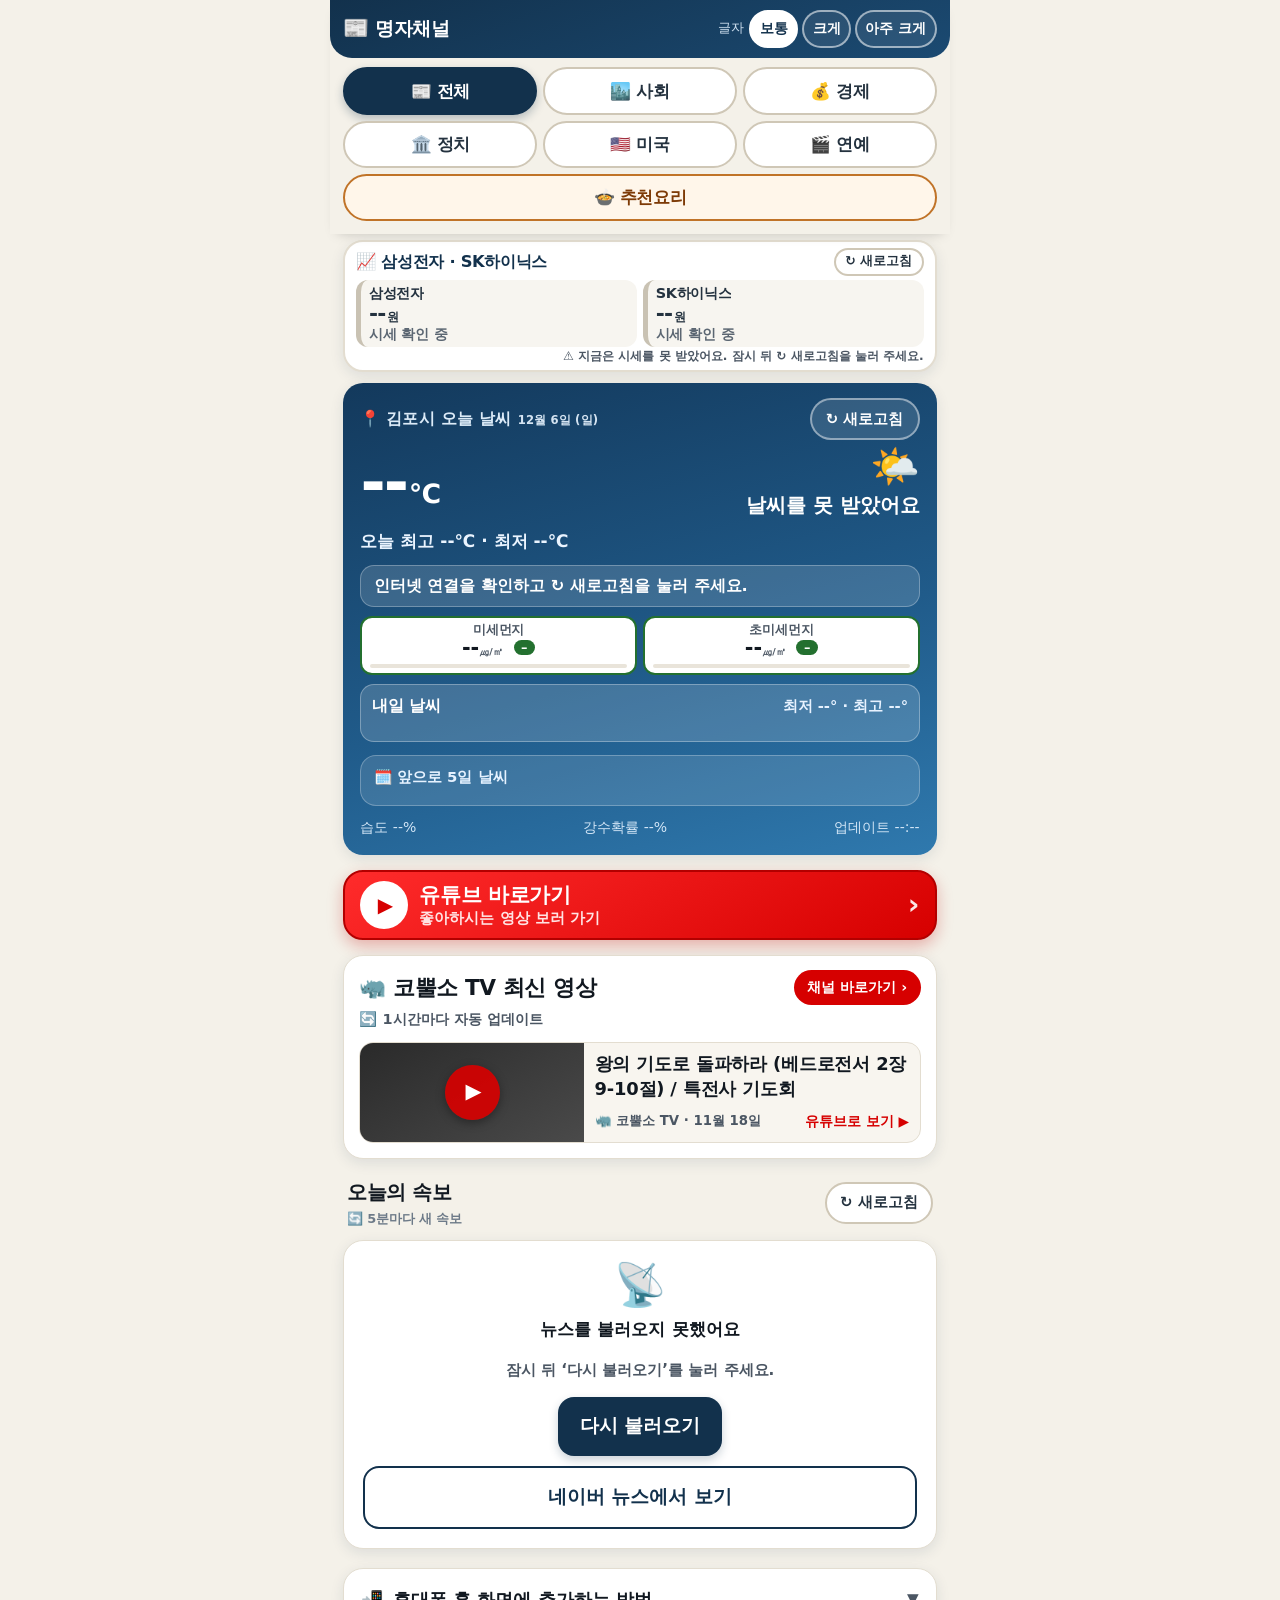
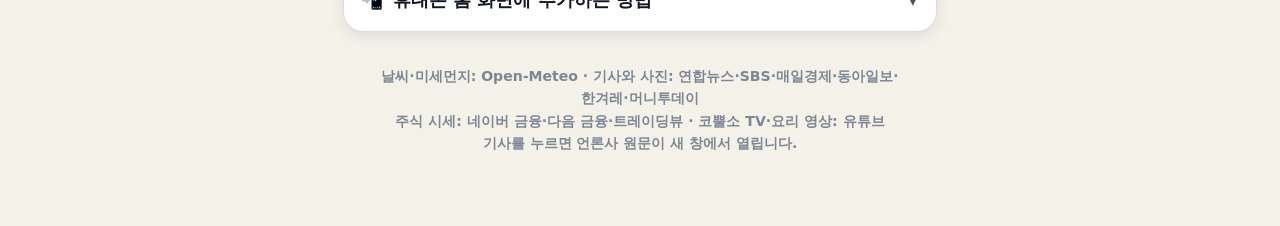
==== commit c81836c7: "속보 위주로 빠르게: 5분마다 갱신·캐시 우회·최신순 정렬, 전체 탭 사회뉴스 위주, 내일 날씨 자세히 + 미세먼지 카드 축소" ====
--- a/index.html
+++ b/index.html
@@ -13,7 +13,7 @@
   <link rel="manifest" href="manifest.json" />
   <link rel="icon" href="icon.svg" type="image/svg+xml" />
   <link rel="apple-touch-icon" href="icon-192.png" />
-  <link rel="stylesheet" href="styles.css?v=11" />
+  <link rel="stylesheet" href="styles.css?v=13" />
 </head>
 <body>
   <div class="shell">
@@ -96,6 +96,17 @@
           </div>
         </div>
 
+        <!-- 내일 날씨 자세히 -->
+        <div class="w-tomorrow" id="wTomorrow" aria-label="김포 내일 날씨 자세히">
+          <div class="wtom-head">
+            <span class="wtom-title" id="wtomTitle">내일 날씨</span>
+            <span class="wtom-temps" id="wtomTemps">최저 --° · 최고 --°</span>
+          </div>
+          <div class="wtom-facts" id="wtomFacts"></div>
+          <div class="wtom-hours" id="wtomHours"></div>
+          <div class="wtom-note" id="wtomNote"></div>
+        </div>
+
         <!-- 일주일 예보 -->
         <div class="w-week" id="wWeek" aria-label="김포 5일 날씨 예보">
           <div class="w-week-title">🗓️ 앞으로 5일 날씨</div>
@@ -137,8 +148,8 @@
       <section id="newsPanel" aria-label="뉴스 목록">
         <div class="news-head">
           <div class="news-head-left">
-            <h2 id="newsTitle">오늘의 뉴스</h2>
-            <span class="auto-note" id="newsAuto">🔄 1시간마다 자동 업데이트</span>
+            <h2 id="newsTitle">오늘의 속보</h2>
+            <span class="auto-note" id="newsAuto">🔄 5분마다 새 속보</span>
           </div>
           <div class="head-right">
             <span class="news-count" id="newsCount"></span>
@@ -217,6 +228,6 @@
   </div>
 
   <script src="videos.js?v=9"></script>
-  <script src="app.js?v=14"></script>
+  <script src="app.js?v=16"></script>
 </body>
 </html>
--- a/styles.css
+++ b/styles.css
@@ -273,6 +273,9 @@
   .s-price { font-size: 1.05rem; }
   .s-change { font-size: 0.68rem; }
   .s-foot { font-size: 0.6rem; }
+  .s-row { padding-left: 0.34rem; padding-right: 0.34rem; }
+  /* 아주 큰 글씨 모드에서는 칸이 좁아지므로 현재가를 조금 줄여 넘치지 않게 */
+  html[data-size="xlarge"] .s-price { font-size: 0.98rem; }
 }
 .s-row[data-dir="up"] { border-left-color: #d32f2f; background: #fdf3f2; }
 .s-row[data-dir="up"] .s-price,
@@ -371,45 +374,47 @@
   line-height: 1.42;
 }
 
-/* 미세먼지 배지 */
+/* 미세먼지 배지 (작고 콤팩트하게) */
 .air-row {
   display: grid;
   grid-template-columns: 1fr 1fr;
-  gap: 0.5rem;
-  margin-top: 0.7rem;
+  gap: 0.35rem;
+  margin-top: 0.45rem;
 }
 .air {
-  border-radius: 16px;
-  padding: 0.5rem 0.6rem 0.55rem;
+  border-radius: 12px;
+  padding: 0.22rem 0.4rem 0.28rem;
   background: #fff;
   color: var(--ink);
   text-align: center;
-  border: 3px solid var(--good);
+  border: 2px solid var(--good);
+  line-height: 1.2;
 }
 .air .air-label {
   display: block;
-  font-size: 0.78rem;
+  font-size: 0.66rem;
   font-weight: 800;
   color: var(--muted);
   letter-spacing: -0.01em;
 }
 .air .air-value {
-  display: block;
-  font-size: 1.55rem;
-  font-weight: 800;
-  line-height: 1.15;
+  display: inline-block;
+  font-size: 1.1rem;
+  font-weight: 800;
+  line-height: 1.1;
   color: var(--ink);
 }
-.air .air-value small { font-size: 0.62rem; font-weight: 700; color: var(--muted); }
+.air .air-value small { font-size: 0.5rem; font-weight: 700; color: var(--muted); }
 .air .air-state {
   display: inline-block;
-  margin-top: 0.15rem;
-  padding: 0.1rem 0.6rem;
-  border-radius: 999px;
-  font-size: 0.92rem;
+  margin-left: 0.25rem;
+  padding: 0 0.4rem;
+  border-radius: 999px;
+  font-size: 0.68rem;
   font-weight: 800;
   color: #fff;
   background: var(--good);
+  vertical-align: 0.15rem;
 }
 .air[data-level="좋음"] { border-color: var(--good); }
 .air[data-level="좋음"] .air-state { background: var(--good); }
@@ -421,8 +426,8 @@
 .air[data-level="매우나쁨"] .air-state { background: var(--verybad); }
 .air .air-bar {
   display: block;
-  height: 6px;
-  margin: 0.35rem 0 0;
+  height: 4px;
+  margin: 0.2rem 0 0;
   border-radius: 999px;
   background: #e9e4da;
   overflow: hidden;
@@ -437,6 +442,72 @@
 .air[data-level="보통"] .air-bar { color: var(--normal); }
 .air[data-level="나쁨"] .air-bar { color: var(--bad); }
 .air[data-level="매우나쁨"] .air-bar { color: var(--verybad); }
+
+/* 내일 날씨 자세히 */
+.w-tomorrow {
+  margin-top: 0.5rem;
+  background: rgba(255, 255, 255, 0.16);
+  border: 1px solid rgba(255, 255, 255, 0.3);
+  border-radius: 14px;
+  padding: 0.42rem 0.55rem 0.5rem;
+}
+.wtom-head {
+  display: flex;
+  flex-wrap: wrap;
+  align-items: baseline;
+  justify-content: space-between;
+  gap: 0.25rem 0.5rem;
+}
+.wtom-title { font-size: 0.84rem; font-weight: 800; color: #fff; }
+.wtom-temps { font-size: 0.78rem; font-weight: 700; color: #e7f2ff; white-space: nowrap; }
+.wtom-temps b { font-size: 1.02rem; font-weight: 800; color: #fff; }
+.wtom-temps b:last-child { color: #ffd9a0; }
+.wtom-facts {
+  display: flex;
+  flex-wrap: wrap;
+  gap: 0.25rem;
+  margin-top: 0.3rem;
+}
+.wtom-facts span {
+  background: rgba(255, 255, 255, 0.2);
+  border-radius: 999px;
+  padding: 0.05rem 0.45rem;
+  font-size: 0.7rem;
+  font-weight: 700;
+  color: #f2f8ff;
+  white-space: nowrap;
+}
+.wtom-hours {
+  display: grid;
+  grid-template-columns: repeat(3, minmax(0, 1fr));
+  gap: 0.3rem;
+  margin-top: 0.35rem;
+}
+.wtom-h {
+  display: flex;
+  flex-direction: column;
+  align-items: center;
+  gap: 0.02rem;
+  background: rgba(255, 255, 255, 0.12);
+  border: 1px solid rgba(255, 255, 255, 0.22);
+  border-radius: 10px;
+  padding: 0.22rem 0.1rem 0.28rem;
+  min-width: 0;
+}
+.wtom-h .h-label { font-size: 0.64rem; font-weight: 800; color: #cfe4f7; }
+.wtom-h .h-emoji { font-size: 1.05rem; line-height: 1.25; }
+.wtom-h .h-temp { font-size: 0.86rem; font-weight: 800; color: #fff; line-height: 1.2; }
+.wtom-h .h-cond { font-size: 0.62rem; font-weight: 700; color: #dcecfb; white-space: nowrap; overflow: hidden; text-overflow: ellipsis; max-width: 100%; }
+.wtom-h .h-rain { font-size: 0.62rem; font-weight: 800; color: #cfe4f7; white-space: nowrap; }
+.wtom-h .h-rain.wet { color: #ffe08a; }
+.wtom-note {
+  margin-top: 0.35rem;
+  font-size: 0.76rem;
+  font-weight: 700;
+  line-height: 1.4;
+  color: #ffe9b0;
+}
+.wtom-note:empty { display: none; }
 
 /* 일주일 예보 */
 .w-week {
@@ -733,6 +804,8 @@
 .badge[data-cat="연예"] { background: #b3256e; }
 .badge[data-cat="전체"] { background: #2f6d4f; }
 .badge[data-cat="추천요리"] { background: #b4560d; }
+.badge.breaking-tag { background: #c62828; margin-left: 0.25rem; }
+.news-card.breaking .news-title { color: #a01818; }
 
 .news-title {
   font-size: 1.02rem;
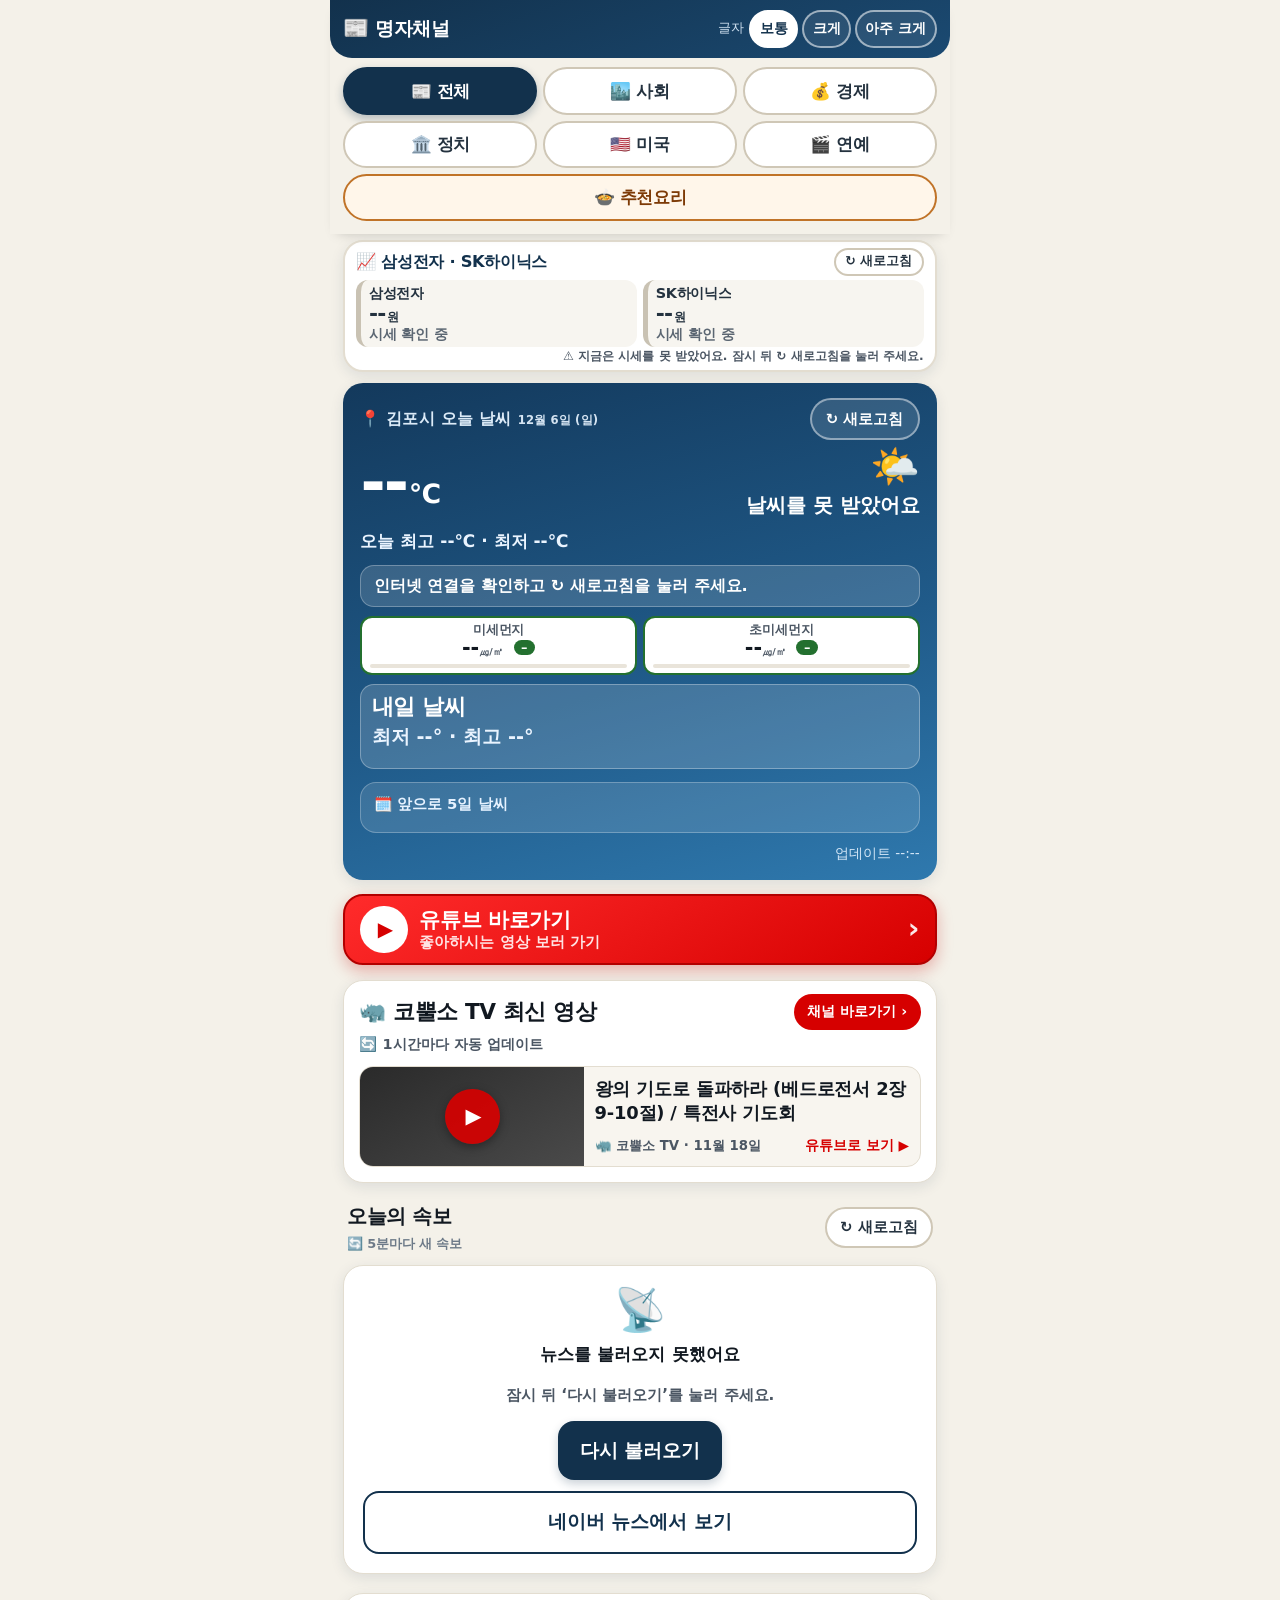
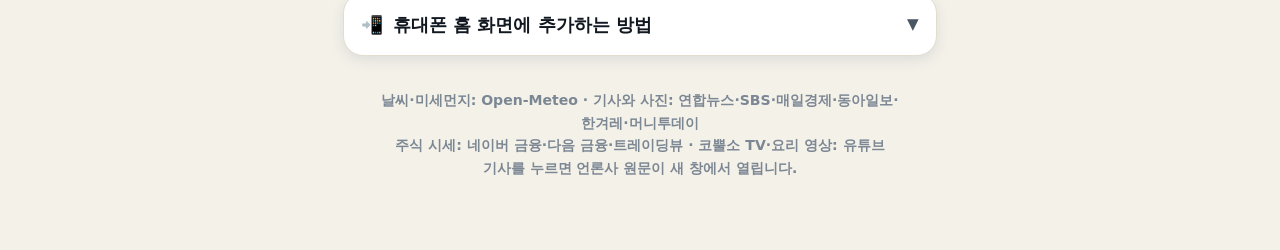
==== commit 58b43d2b: "내일 날짜·최저최고 크게, 내일 배지와 오늘 습도·강수확률 표시 걷어내기, 캐시 판올림" ====
--- a/index.html
+++ b/index.html
@@ -13,7 +13,7 @@
   <link rel="manifest" href="manifest.json" />
   <link rel="icon" href="icon.svg" type="image/svg+xml" />
   <link rel="apple-touch-icon" href="icon-192.png" />
-  <link rel="stylesheet" href="styles.css?v=13" />
+  <link rel="stylesheet" href="styles.css?v=14" />
 </head>
 <body>
   <div class="shell">
@@ -102,7 +102,6 @@
             <span class="wtom-title" id="wtomTitle">내일 날씨</span>
             <span class="wtom-temps" id="wtomTemps">최저 --° · 최고 --°</span>
           </div>
-          <div class="wtom-facts" id="wtomFacts"></div>
           <div class="wtom-hours" id="wtomHours"></div>
           <div class="wtom-note" id="wtomNote"></div>
         </div>
@@ -114,8 +113,6 @@
         </div>
 
         <div class="w-foot">
-          <span id="wHumid">습도 --%</span>
-          <span id="wRain">강수확률 --%</span>
           <span id="wUpdated">업데이트 --:--</span>
         </div>
       </section>
@@ -228,6 +225,6 @@
   </div>
 
   <script src="videos.js?v=9"></script>
-  <script src="app.js?v=16"></script>
+  <script src="app.js?v=17"></script>
 </body>
 </html>
--- a/styles.css
+++ b/styles.css
@@ -453,14 +453,28 @@
 }
 .wtom-head {
   display: flex;
-  flex-wrap: wrap;
-  align-items: baseline;
-  justify-content: space-between;
-  gap: 0.25rem 0.5rem;
-}
-.wtom-title { font-size: 0.84rem; font-weight: 800; color: #fff; }
-.wtom-temps { font-size: 0.78rem; font-weight: 700; color: #e7f2ff; white-space: nowrap; }
-.wtom-temps b { font-size: 1.02rem; font-weight: 800; color: #fff; }
+  flex-direction: column;
+  gap: 0.1rem;
+}
+.wtom-title {
+  font-size: 1.16rem;
+  font-weight: 800;
+  color: #fff;
+  letter-spacing: -0.02em;
+  line-height: 1.3;
+}
+.wtom-temps {
+  font-size: 1.02rem;
+  font-weight: 800;
+  color: #eaf4ff;
+  line-height: 1.35;
+}
+.wtom-temps b {
+  font-size: 1.5rem;
+  font-weight: 800;
+  color: #fff;
+  letter-spacing: -0.02em;
+}
 .wtom-temps b:last-child { color: #ffd9a0; }
 .wtom-facts {
   display: flex;
@@ -481,7 +495,7 @@
   display: grid;
   grid-template-columns: repeat(3, minmax(0, 1fr));
   gap: 0.3rem;
-  margin-top: 0.35rem;
+  margin-top: 0.45rem;
 }
 .wtom-h {
   display: flex;
@@ -494,11 +508,11 @@
   padding: 0.22rem 0.1rem 0.28rem;
   min-width: 0;
 }
-.wtom-h .h-label { font-size: 0.64rem; font-weight: 800; color: #cfe4f7; }
-.wtom-h .h-emoji { font-size: 1.05rem; line-height: 1.25; }
-.wtom-h .h-temp { font-size: 0.86rem; font-weight: 800; color: #fff; line-height: 1.2; }
-.wtom-h .h-cond { font-size: 0.62rem; font-weight: 700; color: #dcecfb; white-space: nowrap; overflow: hidden; text-overflow: ellipsis; max-width: 100%; }
-.wtom-h .h-rain { font-size: 0.62rem; font-weight: 800; color: #cfe4f7; white-space: nowrap; }
+.wtom-h .h-label { font-size: 0.68rem; font-weight: 800; color: #cfe4f7; }
+.wtom-h .h-emoji { font-size: 1.15rem; line-height: 1.25; }
+.wtom-h .h-temp { font-size: 0.96rem; font-weight: 800; color: #fff; line-height: 1.2; }
+.wtom-h .h-cond { font-size: 0.66rem; font-weight: 700; color: #dcecfb; white-space: nowrap; overflow: hidden; text-overflow: ellipsis; max-width: 100%; }
+.wtom-h .h-rain { font-size: 0.66rem; font-weight: 800; color: #cfe4f7; white-space: nowrap; }
 .wtom-h .h-rain.wet { color: #ffe08a; }
 .wtom-note {
   margin-top: 0.35rem;
@@ -558,13 +572,10 @@
 .wd-rain.wet { color: #ffe08a; }
 
 .w-foot {
-  margin-top: 0.55rem;
-  font-size: 0.74rem;
+  margin-top: 0.45rem;
+  font-size: 0.72rem;
   color: #d3e6f7;
-  display: flex;
-  justify-content: space-between;
-  gap: 0.5rem;
-  flex-wrap: wrap;
+  text-align: right;
 }
 
 /* ---------- 유튜브 바로가기 배너 ---------- */
